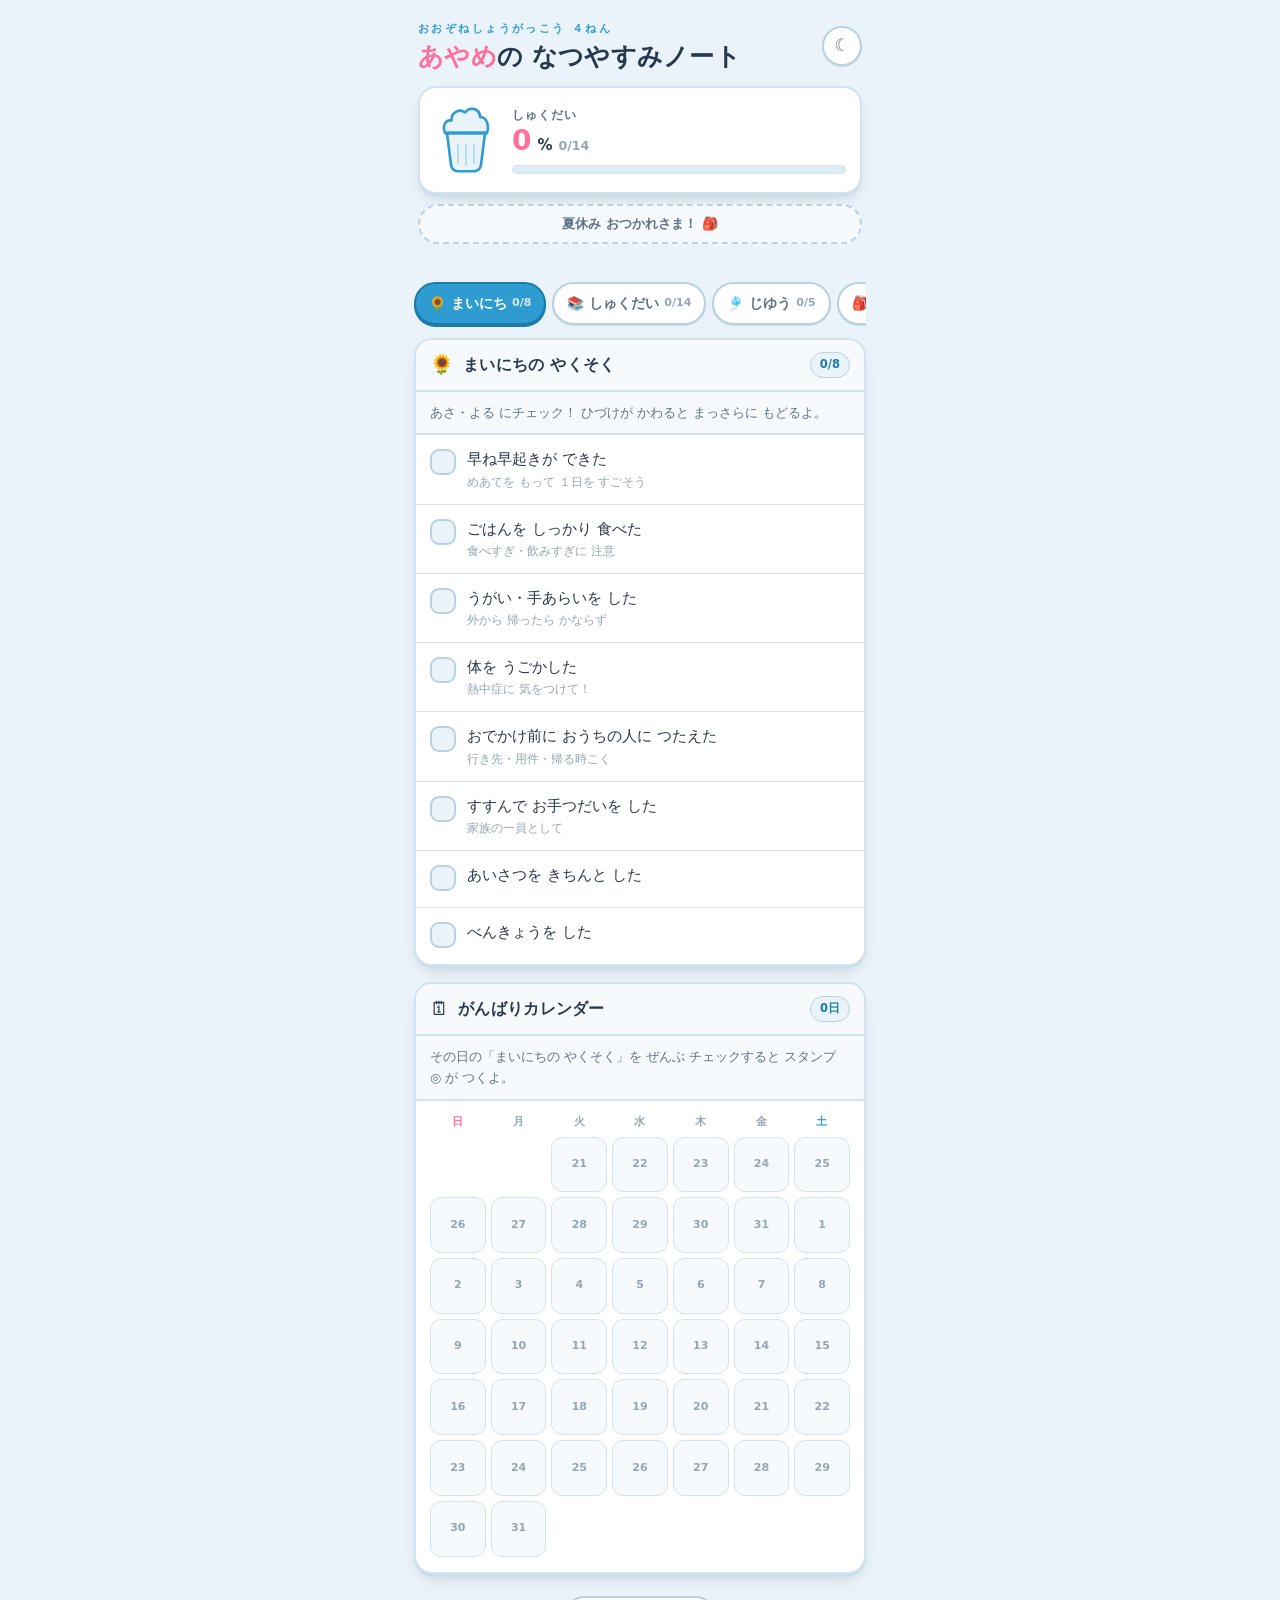
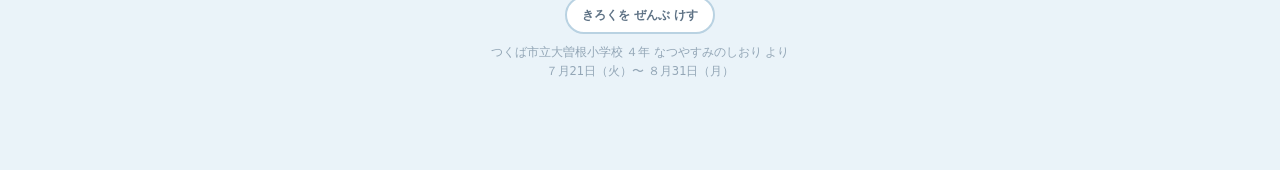
==== natsuyasumi-checklist/index.html @ 04c6c7d5 "Rebuild public history without personal identifiers" ====
<!doctype html>
<html lang="ja">
<head>
<meta charset="utf-8">
<meta name="viewport" content="width=device-width, initial-scale=1, viewport-fit=cover">
<title>あやめの なつやすみノート</title>
<meta name="description" content="小学4年生の夏休みのしおりを、スマホでチェックできるチェックリストにしたものです。">
<meta name="color-scheme" content="light dark">
<meta name="theme-color" content="#EAF3F9" media="(prefers-color-scheme: light)">
<meta name="theme-color" content="#131C2F" media="(prefers-color-scheme: dark)">
<meta name="apple-mobile-web-app-capable" content="yes">
<meta name="apple-mobile-web-app-title" content="なつやすみノート">
<meta name="apple-mobile-web-app-status-bar-style" content="default">
<meta name="robots" content="noindex">
<link rel="icon" href="data:image/svg+xml,%3Csvg%20xmlns%3D%22http%3A%2F%2Fwww.w3.org%2F2000%2Fsvg%22%20viewBox%3D%220%200%2064%2064%22%3E%3Ctext%20y%3D%2252%22%20font-size%3D%2252%22%3E%F0%9F%8D%A7%3C%2Ftext%3E%3C%2Fsvg%3E">
<link rel="apple-touch-icon" href="apple-touch-icon.png">
<link rel="manifest" href="manifest.webmanifest">
<style>
*{margin:0}
html{-webkit-text-size-adjust:100%}
img,svg,canvas{display:block;max-width:100%}
button,input{font:inherit;color:inherit}
body{padding-top:env(safe-area-inset-top);padding-bottom:env(safe-area-inset-bottom)}
</style>
</head>
<body>
<style>
/* ---------- tokens: light (soda paper) ---------- */
:root{
  --paper:#EAF3F9;
  --paper-2:#DCEBF4;
  --card:#FFFFFF;
  --card-2:#F6FAFD;
  --ink:#26384C;
  --ink-soft:#5E7285;
  --ink-faint:#93A6B6;
  --line:#D3E3EE;
  --line-strong:#B9D2E2;

  --ramune:#2E9CD1;
  --ramune-deep:#1B7BAB;
  --ichigo:#FF6F9C;
  --ichigo-deep:#E05480;
  --melon:#5CC98B;
  --lemon:#FFCF4D;

  --done-bg:#F0FAF4;
  --done-line:#BCE6CE;

  --shadow:0 2px 0 #C9DEEB, 0 8px 20px -12px rgba(38,56,76,.45);
  --shadow-sm:0 1px 0 #C9DEEB;
  --radius:18px;
}
@media (prefers-color-scheme: dark){
  :root:not([data-theme="light"]){
    --paper:#131C2F;
    --paper-2:#0E1626;
    --card:#1E2A42;
    --card-2:#23304A;
    --ink:#E9F2FA;
    --ink-soft:#A7BBD0;
    --ink-faint:#7286A0;
    --line:#33415E;
    --line-strong:#445575;

    --ramune:#59BEEA;
    --ramune-deep:#8FD6F5;
    --ichigo:#FF87AE;
    --ichigo-deep:#FFA6C4;
    --melon:#77DCA2;
    --lemon:#FFDA76;

    --done-bg:#1B3A2C;
    --done-line:#2F6B4B;

    --shadow:0 2px 0 #0C1425, 0 10px 24px -14px rgba(0,0,0,.8);
    --shadow-sm:0 1px 0 #0C1425;
  }
}
:root[data-theme="dark"]{
  --paper:#131C2F;
  --paper-2:#0E1626;
  --card:#1E2A42;
  --card-2:#23304A;
  --ink:#E9F2FA;
  --ink-soft:#A7BBD0;
  --ink-faint:#7286A0;
  --line:#33415E;
  --line-strong:#445575;

  --ramune:#59BEEA;
  --ramune-deep:#8FD6F5;
  --ichigo:#FF87AE;
  --ichigo-deep:#FFA6C4;
  --melon:#77DCA2;
  --lemon:#FFDA76;

  --done-bg:#1B3A2C;
  --done-line:#2F6B4B;

  --shadow:0 2px 0 #0C1425, 0 10px 24px -14px rgba(0,0,0,.8);
  --shadow-sm:0 1px 0 #0C1425;
}

*,*::before,*::after{ box-sizing:border-box; }

body{
  margin:0;
  background:var(--paper);
  color:var(--ink);
  font-family:"Hiragino Maru Gothic ProN","ヒラギノ丸ゴ ProN W4","Hiragino Maru Gothic Pro",
              "Yu Gothic Medium","YuGothic","Hiragino Kaku Gothic ProN","Meiryo",
              system-ui,-apple-system,sans-serif;
  font-size:16px;
  line-height:1.7;
  -webkit-text-size-adjust:100%;
  -webkit-tap-highlight-color:transparent;
  overflow-x:hidden;
}

.app{
  max-width:480px;
  margin:0 auto;
  padding:0 14px 88px;
}

/* ---------- header ---------- */
.hd{
  position:relative;
  padding:20px 4px 14px;
}
.hd-top{
  display:flex;
  align-items:center;
  justify-content:space-between;
  gap:10px;
}
.brand{ display:flex; flex-direction:column; gap:2px; }
.brand .eyebrow{
  font-size:11px;
  letter-spacing:.22em;
  color:var(--ramune);
  font-weight:700;
}
.brand h1{
  margin:0;
  font-size:25px;
  line-height:1.24;
  font-weight:800;
  letter-spacing:.01em;
}
.brand h1 span{ display:inline-block; }
.brand h1 .nm{ color:var(--ichigo); }

.theme-btn{
  flex:none;
  width:40px; height:40px;
  border-radius:50%;
  border:2px solid var(--line-strong);
  background:var(--card);
  color:var(--ink-soft);
  font-size:17px;
  cursor:pointer;
  display:grid; place-items:center;
  box-shadow:var(--shadow-sm);
}
.theme-btn:active{ transform:translateY(1px); }

/* ---------- kakigori gauge ---------- */
.gauge{
  margin-top:14px;
  display:flex;
  align-items:center;
  gap:14px;
  background:var(--card);
  border:2px solid var(--line);
  border-radius:var(--radius);
  padding:12px 14px;
  box-shadow:var(--shadow);
}
.gauge svg{ flex:none; width:64px; height:80px; display:block; }
.gauge-txt{ flex:1; min-width:0; }
.gauge-lab{
  font-size:12px;
  color:var(--ink-soft);
  letter-spacing:.08em;
  font-weight:700;
}
.gauge-num{
  font-size:15px;
  font-weight:800;
  font-variant-numeric:tabular-nums;
  display:flex;
  align-items:baseline;
  gap:6px;
}
.gauge-num b{ font-size:28px; color:var(--ichigo); line-height:1.1; }
.gauge-bar{
  height:9px;
  border-radius:99px;
  background:var(--paper-2);
  overflow:hidden;
  margin-top:7px;
  border:1px solid var(--line);
}
.gauge-bar i{
  display:block; height:100%;
  border-radius:99px;
  background:linear-gradient(90deg,var(--lemon),var(--ichigo));
  transition:width .6s cubic-bezier(.2,.9,.25,1);
}
.days{
  margin-top:10px;
  display:flex;
  align-items:center;
  justify-content:center;
  gap:8px;
  font-size:13px;
  font-weight:700;
  color:var(--ink-soft);
  background:var(--card-2);
  border:2px dashed var(--line-strong);
  border-radius:99px;
  padding:7px 12px;
}
.days b{
  font-size:20px;
  color:var(--ramune);
  font-variant-numeric:tabular-nums;
}

/* ---------- tabs ---------- */
.tabs{
  position:sticky;
  top:0;
  z-index:30;
  display:flex;
  gap:6px;
  padding:10px 0 9px;
  margin:14px 0 0;
  overflow-x:auto;
  scrollbar-width:none;
  background:linear-gradient(var(--paper) 72%, transparent);
}
.tabs::-webkit-scrollbar{ display:none; }
.tab{
  flex:none;
  border:2px solid var(--line-strong);
  background:var(--card);
  color:var(--ink-soft);
  font-family:inherit;
  font-size:13.5px;
  font-weight:800;
  padding:8px 13px;
  border-radius:99px;
  cursor:pointer;
  box-shadow:var(--shadow-sm);
  display:flex; align-items:center; gap:5px;
  white-space:nowrap;
}
.tab .cnt{
  font-size:11px;
  font-variant-numeric:tabular-nums;
  color:var(--ink-faint);
  font-weight:700;
}
.tab[aria-selected="true"]{
  background:var(--ramune);
  border-color:var(--ramune-deep);
  color:#fff;
  box-shadow:0 2px 0 var(--ramune-deep);
}
.tab[aria-selected="true"] .cnt{ color:rgba(255,255,255,.82); }
.tab:focus-visible,.theme-btn:focus-visible,.row:focus-visible,
.bk input:focus-visible,.mini:focus-visible{
  outline:3px solid var(--lemon);
  outline-offset:2px;
}

/* ---------- panels ---------- */
.panel[hidden]{ display:none; }
.panel{ display:flex; flex-direction:column; gap:16px; padding-top:4px; }

.card{
  background:var(--card);
  border:2px solid var(--line);
  border-radius:var(--radius);
  box-shadow:var(--shadow);
  overflow:hidden;
}
.card-hd{
  display:flex;
  align-items:center;
  gap:9px;
  padding:12px 14px;
  border-bottom:2px solid var(--line);
  background:var(--card-2);
}
.card-hd .ic{ font-size:19px; line-height:1; }
.card-hd h2{
  margin:0;
  font-size:15.5px;
  font-weight:800;
  flex:1;
  letter-spacing:.02em;
}
.card-hd .pill{
  font-size:11.5px;
  font-weight:800;
  font-variant-numeric:tabular-nums;
  color:var(--ramune-deep);
  background:var(--paper);
  border:1.5px solid var(--line-strong);
  border-radius:99px;
  padding:2px 9px;
}
.card-hd .pill.full{
  color:#fff;
  background:var(--melon);
  border-color:var(--melon);
}
.note{
  padding:10px 14px;
  font-size:12.5px;
  color:var(--ink-soft);
  background:var(--card-2);
  border-bottom:2px solid var(--line);
}

/* ---------- check rows ---------- */
.row{
  position:relative;
  display:flex;
  align-items:flex-start;
  gap:11px;
  width:100%;
  text-align:left;
  padding:13px 14px;
  border:0;
  border-bottom:1.5px solid var(--line);
  background:var(--card);
  color:var(--ink);
  font-family:inherit;
  font-size:15px;
  line-height:1.55;
  cursor:pointer;
  -webkit-appearance:none;
  appearance:none;
}
.row:last-child{ border-bottom:0; }
.row.sub{ padding-left:34px; font-size:14px; }
.row.on{ background:var(--done-bg); border-bottom-color:var(--done-line); }

.box{
  flex:none;
  width:26px; height:26px;
  margin-top:1px;
  border-radius:9px;
  border:2.5px solid var(--line-strong);
  background:var(--paper);
  display:grid;
  place-items:center;
  transition:background .18s ease, border-color .18s ease, transform .18s cubic-bezier(.3,1.6,.5,1);
}
.row.sub .box{ width:22px; height:22px; border-radius:8px; }
.box svg{ width:15px; height:15px; stroke-dasharray:26; stroke-dashoffset:26; }
.row.sub .box svg{ width:13px; height:13px; }
.row.on .box{
  background:var(--melon);
  border-color:var(--melon);
  transform:scale(1.06);
}
.row.on .box svg{ stroke-dashoffset:0; transition:stroke-dashoffset .3s ease .05s; }

.row .lab{ flex:1; min-width:0; }
.row .lab small{
  display:block;
  font-size:12px;
  color:var(--ink-faint);
  line-height:1.5;
  margin-top:1px;
}
.row.on .lab{ color:var(--ink-soft); }
.row.on .lab .main{ text-decoration:line-through; text-decoration-color:var(--done-line); text-decoration-thickness:2px; }

/* sticker that stamps in */
.sticker{
  flex:none;
  width:30px; height:30px;
  display:grid; place-items:center;
  font-size:20px;
  line-height:1;
  opacity:0;
  transform:scale(.2) rotate(-40deg);
  transition:opacity .18s ease, transform .18s ease;
  filter:drop-shadow(0 2px 2px rgba(38,56,76,.25));
}
.row.on .sticker{ opacity:1; }
.row.on.pop .sticker{ animation:stamp .55s cubic-bezier(.22,1.4,.36,1) forwards; }
.row.on:not(.pop) .sticker{ transform:scale(1) rotate(-9deg); }
@keyframes stamp{
  0%{ opacity:0; transform:scale(2.4) rotate(22deg); }
  45%{ opacity:1; transform:scale(.82) rotate(-16deg); }
  70%{ transform:scale(1.12) rotate(-4deg); }
  100%{ opacity:1; transform:scale(1) rotate(-9deg); }
}
.row.pop{ animation:wob .45s ease; }
@keyframes wob{
  0%,100%{ transform:translateX(0); }
  25%{ transform:translateX(-3px) }
  55%{ transform:translateX(3px) }
  80%{ transform:translateX(-1px) }
}

/* ---------- book memo ---------- */
.bk{
  display:flex; align-items:center; gap:10px;
  padding:9px 14px 9px 34px;
  border-bottom:1.5px solid var(--line);
}
.bk:last-child{ border-bottom:0; }
.bk .n{
  flex:none; width:22px; height:22px;
  border-radius:50%;
  display:grid; place-items:center;
  font-size:11.5px; font-weight:800;
  background:var(--paper-2); color:var(--ink-soft);
  font-variant-numeric:tabular-nums;
  border:1.5px solid var(--line-strong);
}
.bk.on .n{ background:var(--melon); border-color:var(--melon); color:#fff; }
.bk input{
  flex:1; min-width:0;
  font-family:inherit; font-size:14px;
  color:var(--ink);
  background:transparent;
  border:0;
  border-bottom:2px dotted var(--line-strong);
  padding:5px 2px;
}
.bk input::placeholder{ color:var(--ink-faint); }
.bk input:focus{ outline:none; border-bottom-color:var(--ichigo); }

/* ---------- calendar stamps ---------- */
.cal{ padding:12px 14px 15px; }
.cal-wk{
  display:grid; grid-template-columns:repeat(7,1fr);
  gap:5px; margin-bottom:6px;
}
.cal-wk span{
  text-align:center; font-size:10.5px; font-weight:800;
  color:var(--ink-faint); letter-spacing:.04em;
}
.cal-wk span:first-child{ color:var(--ichigo); }
.cal-wk span:last-child{ color:var(--ramune); }
.cal-grid{ display:grid; grid-template-columns:repeat(7,1fr); gap:5px; }
.dy{
  aspect-ratio:1;
  border-radius:11px;
  display:grid; place-items:center;
  font-size:11px; font-weight:700;
  font-variant-numeric:tabular-nums;
  color:var(--ink-faint);
  background:var(--card-2);
  border:1.5px solid var(--line);
  position:relative;
}
.dy.blank{ background:transparent; border:0; }
.dy.stamped{
  background:var(--lemon);
  border-color:var(--lemon);
  color:transparent;
  font-size:0;
}
.dy.stamped::after{ content:"◎"; font-size:15px; color:#B0641B; }
.dy.today{ border-color:var(--ichigo); border-width:2.5px; color:var(--ichigo); }

/* ---------- info / rules ---------- */
details.rule{
  border-bottom:1.5px solid var(--line);
}
details.rule:last-of-type{ border-bottom:0; }
details.rule summary{
  list-style:none;
  cursor:pointer;
  padding:13px 14px;
  font-size:14.5px;
  font-weight:800;
  display:flex; align-items:center; gap:9px;
}
details.rule summary::-webkit-details-marker{ display:none; }
details.rule summary .ar{
  margin-left:auto; color:var(--ink-faint); font-size:13px;
  transition:transform .25s ease;
}
details.rule[open] summary .ar{ transform:rotate(90deg); }
details.rule ul{
  margin:0; padding:0 16px 14px 40px;
  font-size:13.5px; color:var(--ink-soft);
  display:flex; flex-direction:column; gap:7px;
}
details.rule li::marker{ color:var(--ramune); }

.info{ padding:13px 15px; font-size:13.5px; color:var(--ink-soft); }
.info dl{ margin:0; display:grid; grid-template-columns:auto 1fr; gap:7px 12px; align-items:baseline; }
.info dt{ font-weight:800; color:var(--ink); font-size:12.5px; white-space:nowrap; }
.info dd{ margin:0; }
.info a{ color:var(--ramune-deep); font-weight:800; text-decoration:none; border-bottom:2px solid var(--line-strong); }
.warn{
  margin:11px 15px 14px;
  padding:10px 12px;
  border-radius:12px;
  background:var(--paper-2);
  border:2px dashed var(--line-strong);
  font-size:12.5px;
  color:var(--ink-soft);
}
table.tt{
  width:100%; border-collapse:collapse; font-size:13.5px;
}
table.tt th,table.tt td{
  padding:8px 12px; text-align:left;
  border-bottom:1.5px solid var(--line);
}
table.tt thead th{
  font-size:11.5px; letter-spacing:.06em; color:var(--ink-faint);
  background:var(--card-2);
}
table.tt tbody th{ font-weight:800; white-space:nowrap; width:1%; }
table.tt tr:last-child td,table.tt tr:last-child th{ border-bottom:0; }
.tt-wrap{ overflow-x:auto; }

/* ---------- reset ---------- */
.foot{
  margin-top:22px;
  display:flex; flex-direction:column; align-items:center; gap:9px;
  color:var(--ink-faint); font-size:11.5px; text-align:center;
}
.mini{
  border:2px solid var(--line-strong);
  background:var(--card);
  color:var(--ink-soft);
  font-family:inherit; font-size:12px; font-weight:800;
  border-radius:99px; padding:7px 15px; cursor:pointer;
}

/* ---------- fx ---------- */
#fx{
  position:fixed; inset:0;
  width:100%; height:100%;
  pointer-events:none;
  z-index:90;
}
#toast{
  position:fixed;
  left:50%; bottom:26px;
  transform:translate(-50%,26px);
  z-index:95;
  background:var(--ichigo);
  color:#fff;
  font-weight:800; font-size:14px;
  line-height:1.5;
  padding:11px 20px;
  border-radius:99px;
  box-shadow:0 8px 24px -8px rgba(255,111,156,.75);
  opacity:0;
  transition:opacity .3s ease, transform .4s cubic-bezier(.2,1.4,.4,1);
  pointer-events:none;
  max-width:min(92vw,420px); text-align:center;
}
#toast.show{ opacity:1; transform:translate(-50%,0); }

@media (prefers-reduced-motion: reduce){
  *{ animation-duration:.001ms !important; animation-iteration-count:1 !important; transition-duration:.001ms !important; }
}
</style>

<canvas id="fx" aria-hidden="true"></canvas>
<div id="toast" role="status" aria-live="polite"></div>

<div class="app">
  <header class="hd">
    <div class="hd-top">
      <div class="brand">
        <span class="eyebrow">おおぞねしょうがっこう ４ねん</span>
        <h1><span><span class="nm">あやめ</span>の</span> <span>なつやすみノート</span></h1>
      </div>
      <button class="theme-btn" id="themeBtn" type="button" aria-label="いろを かえる">☾</button>
    </div>

    <div class="gauge">
      <svg viewBox="0 0 64 80" role="img" aria-label="しゅくだいの すすみぐあい">
        <defs>
          <path id="iceP" d="M11 33C8 25 12 19.5 17.5 20.5 17 12.5 25 8 31 12.5 36 6 46 8.5 46 17c6.5 0 9.5 8 7 16Z"/>
          <path id="cupP"  d="M13 33h38l-4 32a7 7 0 0 1-7 6.2H24a7 7 0 0 1-7-6.2Z"/>
          <clipPath id="cupClip">
            <use href="#iceP"/>
            <use href="#cupP"/>
          </clipPath>
          <linearGradient id="syrup" x1="0" y1="1" x2="0" y2="0">
            <stop offset="0" stop-color="#E8437B"/>
            <stop offset="1" stop-color="#FF8FB4"/>
          </linearGradient>
        </defs>
        <g clip-path="url(#cupClip)">
          <rect x="0" y="0" width="64" height="80" fill="#FFFFFF"/>
          <rect x="0" y="0" width="64" height="80" fill="#D7EBF6" opacity=".55"/>
          <rect id="syrupFill" x="0" y="80" width="64" height="80" fill="url(#syrup)"/>
        </g>
        <use href="#iceP" fill="none" stroke="#2E9CD1" stroke-width="2.6" stroke-linejoin="round"/>
        <use href="#cupP" fill="none" stroke="#2E9CD1" stroke-width="2.6" stroke-linejoin="round"/>
        <path d="M11.5 33h41" stroke="#2E9CD1" stroke-width="2.8" stroke-linecap="round"/>
        <path d="M24 45v18M32 45v20M40 45v18" stroke="#2E9CD1" stroke-width="1.4"
              stroke-linecap="round" opacity=".38"/>
        <g id="cherry" opacity="0">
          <circle cx="45" cy="13" r="5.2" fill="#E8437B" stroke="#B32B57" stroke-width="1.6"/>
          <path d="M45 8c1-4.5 4-6 7.5-6" fill="none" stroke="#4C8B3A" stroke-width="1.8" stroke-linecap="round"/>
        </g>
      </svg>
      <div class="gauge-txt">
        <div class="gauge-lab">しゅくだい</div>
        <div class="gauge-num"><b id="hwPct">0</b>% <span id="hwFrac" style="color:var(--ink-faint);font-size:12.5px;">0/0</span></div>
        <div class="gauge-bar"><i id="hwBar" style="width:0%"></i></div>
      </div>
    </div>

    <div class="days" id="daysLeft"></div>
  </header>

  <nav class="tabs" id="tabs" role="tablist" aria-label="ページ"></nav>

  <main id="views"></main>

  <div class="foot">
    <button class="mini" id="resetBtn" type="button">きろくを ぜんぶ けす</button>
    <p style="margin:0">つくば市立大曽根小学校 ４年 なつやすみのしおり より<br>７月21日（火）〜 ８月31日（月）</p>
  </div>
</div>

<script>
(() => {
"use strict";

/* ===== 夏休み期間（しおりより） ===== */
const START = new Date(2026, 6, 21);   // 7/21
const END   = new Date(2026, 7, 31);   // 8/31

/* ===== データ（しおりの内容） ===== */
const SECTIONS = [
  {
    id:"daily", tab:"まいにち", icon:"🌻", title:"まいにちの やくそく",
    note:"あさ・よる にチェック！ ひづけが かわると まっさらに もどるよ。",
    daily:true,
    items:[
      { id:"d-wake", t:"早ね早起きが できた",           s:"めあてを もって １日を すごそう", k:"🌅" },
      { id:"d-eat",  t:"ごはんを しっかり 食べた",       s:"食べすぎ・飲みすぎに 注意", k:"🍚" },
      { id:"d-wash", t:"うがい・手あらいを した",         s:"外から 帰ったら かならず", k:"🫧" },
      { id:"d-move", t:"体を うごかした",                s:"熱中症に 気をつけて！", k:"⚽️" },
      { id:"d-tell", t:"おでかけ前に おうちの人に つたえた", s:"行き先・用件・帰る時こく", k:"👟" },
      { id:"d-help", t:"すすんで お手つだいを した",      s:"家族の一員として", k:"🧹" },
      { id:"d-aisa", t:"あいさつを きちんと した",        s:"", k:"🙌" },
      { id:"d-stdy", t:"べんきょうを した",              s:"", k:"✏️" }
    ]
  },
  {
    id:"hw", tab:"しゅくだい", icon:"📚", title:"かならず とりくむもの",
    note:"ぜんぶで ８つ。おわったら チェック！",
    counts:true,
    items:[
      { id:"h1", t:"① 夏休みプリント", s:"Teams と QRコードで 丸つけ・直し", k:"📝" },
      { id:"h2", t:"② 漢字練習ノート", s:"漢ド ⑩・⑯・㉒・㉘・㉞・㊷", k:"🈷️",
        subs:[
          { id:"h2-10", t:"漢ド ⑩" },
          { id:"h2-16", t:"漢ド ⑯" },
          { id:"h2-22", t:"漢ド ㉒" },
          { id:"h2-28", t:"漢ド ㉘" },
          { id:"h2-34", t:"漢ド ㉞" },
          { id:"h2-42", t:"漢ド ㊷" }
        ]},
      { id:"h3", t:"③ ドリルプラネットの ミッション", s:"", k:"🚀" },
      { id:"h4", t:"④ SDGsシールづくり", s:"スタディーノート", k:"🌍" },
      { id:"h5", t:"⑤ 星の観察カード", s:"よぞらを 見上げてみよう", k:"⭐️" },
      { id:"h6", t:"⑥ 絵日記（１枚）", s:"", k:"🎨" },
      { id:"h7", t:"⑦ 読書 ５さつ以上", s:"読んだ本の 題名を メモしよう", k:"📖", books:5 },
      { id:"h8", t:"⑧ 「家庭で話し合おう！ PC・スマホなどの使い方」", s:"おうちの人と いっしょに", k:"💬" }
    ]
  },
  {
    id:"free", tab:"じゆう", icon:"🎐", title:"じゆうに とりくむもの",
    note:"やりたいものに ちょうせん！ ぜんぶ やらなくても だいじょうぶ。",
    items:[
      { id:"f1", t:"自主学習", s:"", k:"🖊" },
      { id:"f2", t:"国語・図工の 作品ぼしゅう", s:"スクリレを 見てね", k:"🏆" },
      { id:"f3", t:"理科自由研究・統計グラフコンクール など", s:"", k:"🔬" },
      { id:"f4", t:"つくばインタラクティブスタディ", s:"", k:"💻" },
      { id:"f5", t:"いばらきオンラインスタディ", s:"教科書に合わせた 授業動画が 見られます", k:"📺" }
    ]
  },
  {
    id:"pack", tab:"9/1のじゅんび", icon:"🎒", title:"９月１日（火）の もちもの",
    note:"8:05 いつもどおり 登校／４時間じゅぎょう／13:30 一斉下校",
    items:[
      { id:"p1",  t:"夏休みの宿題・作品", s:"", k:"📦" },
      { id:"p2",  t:"夏休みの計画表", s:"", k:"🗓" },
      { id:"p3",  t:"教科書・ノート類", s:"９月１日に 使う物", k:"📕" },
      { id:"p4",  t:"連絡帳", s:"", k:"📓" },
      { id:"p5",  t:"筆記用具", s:"", k:"✒️" },
      { id:"p6",  t:"上ばき", s:"", k:"👟" },
      { id:"p7",  t:"赤白帽子", s:"", k:"🧢" },
      { id:"p8",  t:"給食セット", s:"", k:"🍴" },
      { id:"p9",  t:"エプロン・バンダナ", s:"", k:"🧵" },
      { id:"p10", t:"歯みがきセット", s:"", k:"🪥" },
      { id:"p11", t:"防災ずきん", s:"", k:"🎽" },
      { id:"p12", t:"ぞうきん", s:"", k:"🧼" },
      { id:"p13", t:"リコーダー", s:"", k:"🎵" },
      { id:"p14", t:"お道具箱", s:"中を せいりして、足りない物は 夏休みに じゅんび。記名も わすれずに！", k:"🧰" },
      { id:"p15", t:"図書室で 借りた本", s:"９月３日までに 返そう", k:"📚" },
      { id:"p16", t:"学校用パソコン", s:"じゅうでんを して", k:"🔋" }
    ]
  }
];

const RULES = [
  { ic:"👟", t:"おでかけの やくそく", li:[
    "外出するときは「行き先・用件・帰たく時こく」を かならず家の人に伝える。",
    "友達の家の中で遊ぶのは、相手のお家の人がいるときだけ。",
    "子どもだけで、友達の家に泊まらない。",
    "外から帰ってきたら、かならず うがい・手洗い。"
  ]},
  { ic:"🚲", t:"交通事故に あわないために", li:[
    "自転車に乗るときは ヘルメットをかぶり、頭を守る。",
    "４年生が自転車に乗るはんいは、自分の住んでいる地区内。",
    "道路に出るときは 左右のかくにん。",
    "道路では遊ばない（ローラースケート、キックボードなど）。"
  ]},
  { ic:"🚨", t:"不しん者に 注意", li:[
    "知らない人に声をかけられても、ぜったいについていかない！",
    "おかしいと思ったら その場からにげて、家の人・110番の家・交番・学校へ連らく。",
    "ゲームセンターやショッピングセンターへ 子どもだけでは行かない。",
    "友達の住所や電話番号は ぜったいに教えない。",
    "「学校に頼まれました」という不しん電話に注意。学校は ぜったいに他の人に頼みません。"
  ]},
  { ic:"🔥", t:"きけんな あそびは しない", li:[
    "マッチ・ライターなど きけんなものは使わない。",
    "火遊びは ぜったいにしない。花火は 大人といっしょに。",
    "エアガンなどの きけんな遊びはしない。",
    "お金の貸し借り、おごる・おごってもらうは ぜったいにしない。",
    "工事現場や資材置き場には 近づかない。"
  ]},
  { ic:"🌊", t:"水の事故に 注意", li:[
    "プールに行く時は かならず家の人に伝える。できるかぎり 家の人といっしょに。",
    "川・用水路・池の近くでは 子どもだけで遊ばない。"
  ]},
  { ic:"📱", t:"インターネットの 使い方", li:[
    "タブレットやスマホは、使う時間・場所・アプリを おうちの人と話し合って きまりを作る。",
    "個人情報（名前・住所・電話番号・自分や友達の写真）は ぜったいにのせない。",
    "こまったことが起こったら かならず家の人に相談する。"
  ]}
];

/* ===== state ===== */
const KEY = "ayame-natsuyasumi-v1";
let state = { checks:{}, daily:{}, books:["","","","",""], theme:null };
try{
  const raw = localStorage.getItem(KEY);
  if(raw) state = Object.assign(state, JSON.parse(raw));
}catch(e){}
if(!Array.isArray(state.books)) state.books = ["","","","",""];

const save = () => { try{ localStorage.setItem(KEY, JSON.stringify(state)); }catch(e){} };

const todayKey = () => {
  const d = new Date();
  return d.getFullYear()+"-"+String(d.getMonth()+1).padStart(2,"0")+"-"+String(d.getDate()).padStart(2,"0");
};
const dayOf = d => d.getFullYear()+"-"+String(d.getMonth()+1).padStart(2,"0")+"-"+String(d.getDate()).padStart(2,"0");

const isOn = (secId, id) => secId === "daily"
  ? !!(state.daily[todayKey()] && state.daily[todayKey()][id])
  : !!state.checks[id];

const setOn = (secId, id, v) => {
  if(secId === "daily"){
    const k = todayKey();
    state.daily[k] = state.daily[k] || {};
    if(v) state.daily[k][id] = 1; else delete state.daily[k][id];
  }else{
    if(v) state.checks[id] = 1; else delete state.checks[id];
  }
};

/* ===== theme ===== */
const themeBtn = document.getElementById("themeBtn");
const applyTheme = () => {
  const r = document.documentElement;
  if(state.theme === "dark" || state.theme === "light") r.setAttribute("data-theme", state.theme);
  else r.removeAttribute("data-theme");
  const dark = state.theme === "dark" ||
    (!state.theme && window.matchMedia("(prefers-color-scheme: dark)").matches);
  themeBtn.textContent = dark ? "☀" : "☾";
};
themeBtn.addEventListener("click", () => {
  const dark = state.theme === "dark" ||
    (!state.theme && window.matchMedia("(prefers-color-scheme: dark)").matches);
  state.theme = dark ? "light" : "dark";
  applyTheme(); save();
});
applyTheme();

/* ===== confetti / sparkle fx (canvas) ===== */
const cv = document.getElementById("fx");
const ctx = cv.getContext("2d");
let parts = [], raf = null, dpr = 1;
const reduce = window.matchMedia("(prefers-reduced-motion: reduce)").matches;

const sizeCanvas = () => {
  dpr = Math.min(window.devicePixelRatio || 1, 2);
  cv.width = Math.floor(innerWidth * dpr);
  cv.height = Math.floor(innerHeight * dpr);
  ctx.setTransform(dpr,0,0,dpr,0,0);
};
sizeCanvas();
addEventListener("resize", sizeCanvas);

const SHAPES = ["star","heart","circle","ribbon"];
const COLORS = ["#FF6F9C","#FFCF4D","#5CC98B","#2E9CD1","#B98CFF","#FF9E5C"];

function burst(x, y, n, power){
  if(reduce) return;
  for(let i=0;i<n;i++){
    const a = Math.random()*Math.PI*2;
    const sp = (1.6 + Math.random()*4.2) * power;
    parts.push({
      x, y,
      vx: Math.cos(a)*sp,
      vy: Math.sin(a)*sp - 2.2*power,
      g: 0.16 + Math.random()*0.1,
      r: 3 + Math.random()*5,
      rot: Math.random()*Math.PI,
      vr: (Math.random()-.5)*0.32,
      life: 1,
      fade: 0.008 + Math.random()*0.009,
      c: COLORS[(Math.random()*COLORS.length)|0],
      s: SHAPES[(Math.random()*SHAPES.length)|0]
    });
  }
  if(!raf) raf = requestAnimationFrame(tick);
}

function fireworks(){
  if(reduce) return;
  const shots = 5;
  for(let i=0;i<shots;i++){
    setTimeout(() => {
      burst(innerWidth*(0.18+Math.random()*0.64), innerHeight*(0.18+Math.random()*0.34), 46, 1.5);
    }, i*230);
  }
}

function drawShape(p){
  ctx.save();
  ctx.translate(p.x, p.y);
  ctx.rotate(p.rot);
  ctx.globalAlpha = Math.max(0, Math.min(1, p.life));
  ctx.fillStyle = p.c;
  const r = p.r;
  if(p.s === "circle"){
    ctx.beginPath(); ctx.arc(0,0,r*0.8,0,Math.PI*2); ctx.fill();
  }else if(p.s === "ribbon"){
    ctx.fillRect(-r*0.5, -r*1.1, r, r*2.2);
  }else if(p.s === "heart"){
    const s = r/9;
    ctx.beginPath();
    ctx.moveTo(0, 4*s);
    ctx.bezierCurveTo(-9*s, -3*s, -4*s, -9*s, 0, -4*s);
    ctx.bezierCurveTo(4*s, -9*s, 9*s, -3*s, 0, 4*s);
    ctx.fill();
  }else{
    ctx.beginPath();
    for(let i=0;i<5;i++){
      const a1 = (i*4*Math.PI)/5 - Math.PI/2;
      ctx.lineTo(Math.cos(a1)*r, Math.sin(a1)*r);
    }
    ctx.closePath(); ctx.fill();
  }
  ctx.restore();
}

function tick(){
  ctx.clearRect(0,0,innerWidth,innerHeight);
  for(let i=parts.length-1;i>=0;i--){
    const p = parts[i];
    p.vy += p.g;
    p.vx *= 0.992;
    p.x += p.vx; p.y += p.vy;
    p.rot += p.vr;
    p.life -= p.fade;
    if(p.life <= 0 || p.y > innerHeight + 60){ parts.splice(i,1); continue; }
    drawShape(p);
  }
  if(parts.length){ raf = requestAnimationFrame(tick); }
  else { raf = null; ctx.clearRect(0,0,innerWidth,innerHeight); }
}

let toastTimer = null;
const toastEl = document.getElementById("toast");
function toast(msg){
  toastEl.textContent = msg;
  toastEl.classList.add("show");
  clearTimeout(toastTimer);
  toastTimer = setTimeout(() => toastEl.classList.remove("show"), 2400);
}
const buzz = ms => { try{ navigator.vibrate && navigator.vibrate(ms); }catch(e){} };

/* ===== build UI ===== */
const tabsEl  = document.getElementById("tabs");
const viewsEl = document.getElementById("views");

const el = (tag, cls, html) => {
  const n = document.createElement(tag);
  if(cls) n.className = cls;
  if(html != null) n.innerHTML = html;
  return n;
};
const CHECK_SVG = '<svg viewBox="0 0 24 24" fill="none" stroke="#fff" stroke-width="3.4" stroke-linecap="round" stroke-linejoin="round"><path d="M4 12.5 9.5 18 20 6.5"/></svg>';

function makeRow(sec, item, isSub, parentItem){
  const btn = el("button", "row" + (isSub ? " sub" : ""));
  btn.type = "button";
  btn.dataset.id = item.id;
  btn.dataset.sec = sec.id;
  btn.setAttribute("aria-pressed", "false");
  btn.append(el("span","box",CHECK_SVG));
  const lab = el("span","lab");
  lab.append(el("span","main",item.t));
  if(item.s) lab.append(el("small",null,item.s));
  btn.append(lab);
  btn.append(el("span","sticker", item.k || (isSub ? "🌟" : "✨")));
  btn.addEventListener("click", ev => onToggle(ev, sec, item, parentItem));
  return btn;
}

function buildSection(sec){
  const panel = el("div","panel");
  panel.id = "panel-" + sec.id;
  panel.setAttribute("role","tabpanel");
  panel.hidden = true;

  const card = el("div","card");
  const hd = el("div","card-hd");
  hd.append(el("span","ic",sec.icon));
  hd.append(el("h2",null,sec.title));
  const pill = el("span","pill","0/0");
  pill.dataset.pill = sec.id;
  hd.append(pill);
  card.append(hd);
  if(sec.note) card.append(el("div","note",sec.note));

  sec.items.forEach(item => {
    card.append(makeRow(sec, item, false));
    if(item.subs) item.subs.forEach(s => card.append(makeRow(sec, s, true, item)));
    if(item.books){
      for(let i=0;i<item.books;i++){
        const bk = el("div","bk");
        bk.dataset.bk = String(i);
        bk.append(el("span","n",String(i+1)));
        const inp = document.createElement("input");
        inp.type = "text";
        inp.placeholder = "本の だいめい を メモ";
        inp.value = state.books[i] || "";
        inp.setAttribute("aria-label", (i+1)+"さつめの 本の題名");
        inp.addEventListener("input", () => {
          state.books[i] = inp.value;
          bk.classList.toggle("on", inp.value.trim() !== "");
          save();
        });
        if(inp.value.trim() !== "") bk.classList.add("on");
        bk.append(inp);
        card.append(bk);
      }
    }
  });
  panel.append(card);

  if(sec.daily) panel.append(buildCalendar());
  if(sec.id === "pack") panel.append(buildSchedule(), buildContact());
  if(sec.id === "hw") panel.append(buildCheer());

  return panel;
}

function buildCheer(){
  const c = el("div","card");
  c.append(el("div","note",
    "こつこつ すすめると らくちん！ ぜんぶ おわったら かき氷に さくらんぼが のるよ 🍒"));
  return c;
}

function buildCalendar(){
  const c = el("div","card");
  const hd = el("div","card-hd");
  hd.append(el("span","ic","🗓"));
  hd.append(el("h2",null,"がんばりカレンダー"));
  const pill = el("span","pill","0日");
  pill.id = "calPill";
  hd.append(pill);
  c.append(hd);
  c.append(el("div","note","その日の「まいにちの やくそく」を ぜんぶ チェックすると スタンプ ◎ が つくよ。"));
  const wrap = el("div","cal");
  const wk = el("div","cal-wk");
  ["日","月","火","水","木","金","土"].forEach(d => wk.append(el("span",null,d)));
  wrap.append(wk);
  const grid = el("div","cal-grid");
  grid.id = "calGrid";
  wrap.append(grid);
  c.append(wrap);
  return c;
}

function buildSchedule(){
  const c = el("div","card");
  const hd = el("div","card-hd");
  hd.append(el("span","ic","🔔"));
  hd.append(el("h2",null,"９月１日（火）の じかんわり"));
  c.append(hd);
  c.append(el("div","note","8:05 通常どおりの登校【４時間授業】／13:30 一斉下校"));
  const wrap = el("div","tt-wrap");
  wrap.innerHTML =
    '<table class="tt"><thead><tr><th>じかん</th><th>１組</th><th>２組</th></tr></thead><tbody>' +
    '<tr><th>１時間目</th><td colspan="2">算数（たしかめテスト）</td></tr>' +
    '<tr><th>２時間目</th><td colspan="2">国語（たしかめテスト）</td></tr>' +
    '<tr><th>３時間目</th><td>図工</td><td>理科</td></tr>' +
    '<tr><th>４時間目</th><td colspan="2">音楽</td></tr>' +
    '</tbody></table>';
  c.append(wrap);
  return c;
}

function buildContact(){
  const c = el("div","card");
  const hd = el("div","card-hd");
  hd.append(el("span","ic","☎️"));
  hd.append(el("h2",null,"夏休みの れんらくさき"));
  c.append(hd);
  const info = el("div","info");
  info.innerHTML =
    '<dl>' +
    '<dt>大曽根小学校</dt><dd><a href="tel:0298640166">029-864-0166</a><br>' +
    '<a href="mailto:ozo298@tkb.ed.jp">ozo298@tkb.ed.jp</a><br>' +
    '<span style="font-size:12.5px">月〜金 8:00〜16:30 に 日直がいます</span></dd>' +
    '<dt>閉庁日</dt><dd>８月10日（月）〜14日（金）は つくば市の学校閉庁日</dd>' +
    '<dt>きんきゅう時</dt><dd>つくば市役所教育局 学び推進課<br>' +
    '<a href="tel:0298831111">029-883-1111</a>（8:45〜16:30）<br>' +
    '<span style="font-size:12.5px">※ 事件・事故に巻きこまれた場合のみ</span></dd>' +
    '</dl>';
  c.append(info);
  c.append(el("div","warn","引っこしや事故、入院など 大きな出来事があった時は 学校に連絡してください。"));
  return c;
}

function buildRules(){
  const panel = el("div","panel");
  panel.id = "panel-rules";
  panel.setAttribute("role","tabpanel");
  panel.hidden = true;

  const c = el("div","card");
  const hd = el("div","card-hd");
  hd.append(el("span","ic","🤝"));
  hd.append(el("h2",null,"やくそく（しおりより）"));
  c.append(hd);
  c.append(el("div","note","タップすると ひらくよ。こまったら おうちの人に そうだんしよう。"));
  RULES.forEach(r => {
    const d = document.createElement("details");
    d.className = "rule";
    const sm = document.createElement("summary");
    sm.innerHTML = '<span>'+r.ic+'</span><span>'+r.t+'</span><span class="ar">▶</span>';
    d.append(sm);
    const ul = document.createElement("ul");
    r.li.forEach(x => { const li = document.createElement("li"); li.textContent = x; ul.append(li); });
    d.append(ul);
    c.append(d);
  });
  panel.append(c);

  const c2 = el("div","card");
  const hd2 = el("div","card-hd");
  hd2.append(el("span","ic","💗"));
  hd2.append(el("h2",null,"げんきに すごすために"));
  c2.append(hd2);
  const ul = el("div","info",
    '<ul style="margin:0;padding-left:20px;display:flex;flex-direction:column;gap:7px">' +
    '<li>目的をもって １日をすごしましょう。</li>' +
    '<li>早ね早起きを 心がけましょう。</li>' +
    '<li>食べすぎ・飲みすぎに 注意しましょう。</li>' +
    '<li>虫歯や眼など、治りょうをすすめられた人は 治りょうしておきましょう。</li>' +
    '<li>暑さに負けないように 体を動かしましょう（熱中症に注意！）。</li>' +
    '<li>すすんで お手伝いをしましょう。あいさつを きちんとしましょう。</li>' +
    '</ul>');
  c2.append(ul);
  panel.append(c2);
  return panel;
}

/* ---- render tabs + panels ---- */
const ALL = SECTIONS.map(s => ({ id:s.id, tab:s.tab, icon:s.icon }));
ALL.push({ id:"rules", tab:"やくそく", icon:"🤝" });

ALL.forEach((t, i) => {
  const b = el("button","tab");
  b.type = "button";
  b.setAttribute("role","tab");
  b.setAttribute("aria-selected", i === 0 ? "true" : "false");
  b.setAttribute("aria-controls","panel-"+t.id);
  b.dataset.target = t.id;
  b.innerHTML = '<span>'+t.icon+'</span><span>'+t.tab+'</span>' +
    (t.id === "rules" ? "" : '<span class="cnt" data-cnt="'+t.id+'"></span>');
  b.addEventListener("click", () => show(t.id));
  tabsEl.append(b);
});

SECTIONS.forEach(s => viewsEl.append(buildSection(s)));
viewsEl.append(buildRules());

function show(id){
  [...tabsEl.children].forEach(b =>
    b.setAttribute("aria-selected", b.dataset.target === id ? "true" : "false"));
  [...viewsEl.children].forEach(p => { p.hidden = (p.id !== "panel-"+id); });
  const t = tabsEl.querySelector('[data-target="'+id+'"]');
  if(t) t.scrollIntoView({ block:"nearest", inline:"center", behavior: reduce ? "auto" : "smooth" });
}
show("daily");

/* ===== toggle ===== */
function onToggle(ev, sec, item, parentItem){
  const btn = ev.currentTarget;
  const now = !isOn(sec.id, item.id);
  setOn(sec.id, item.id, now);

  // 親をタップ → 子もそろえる
  if(item.subs) item.subs.forEach(s => setOn(sec.id, s.id, now));

  // 子がぜんぶ済んだら 親も自動で
  if(parentItem){
    const all = parentItem.subs.every(s => isOn(sec.id, s.id));
    setOn(sec.id, parentItem.id, all);
  }

  save();

  if(now){
    const r = btn.getBoundingClientRect();
    burst(r.left + 34, r.top + r.height/2, 22, 1);
    buzz(18);
  }
  refresh(now ? item.id : null);
  if(now) celebrate(sec);
}

/* ===== celebrate ===== */
const doneMemo = {};
function celebrate(sec){
  const st = sectionStat(sec);
  if(st.total && st.done === st.total && !doneMemo[sec.id]){
    doneMemo[sec.id] = true;
    fireworks();
    buzz([30,40,30]);
    const msg = {
      daily:"きょうの やくそく ぜんぶ できた！🎉",
      hw:"しゅくだい ぜんぶ かんりょう！🍧🍒",
      free:"じゆうの ちょうせん ぜんぶ できた！🎐",
      pack:"９月１日の じゅんび かんぺき！🎒"
    }[sec.id] || "ぜんぶ できた！ 🎉";
    setTimeout(() => toast(msg), 120);
  }
}

function sectionStat(sec){
  let done = 0, total = 0;
  sec.items.forEach(it => {
    total++; if(isOn(sec.id, it.id)) done++;
    if(it.subs) it.subs.forEach(s => { total++; if(isOn(sec.id, s.id)) done++; });
  });
  return { done, total };
}

/* ===== refresh ===== */
function refresh(popId){
  SECTIONS.forEach(sec => {
    const panel = document.getElementById("panel-"+sec.id);
    panel.querySelectorAll(".row").forEach(btn => {
      const on = isOn(sec.id, btn.dataset.id);
      const was = btn.classList.contains("on");
      btn.classList.toggle("on", on);
      btn.setAttribute("aria-pressed", on ? "true" : "false");
      btn.classList.remove("pop");
      if(on && !was && !reduce && popId){
        void btn.offsetWidth;
        btn.classList.add("pop");
      }
    });
    const st = sectionStat(sec);
    if(st.done !== st.total) doneMemo[sec.id] = false;
    const pill = panel.querySelector('[data-pill="'+sec.id+'"]');
    if(pill){
      pill.textContent = st.done + "/" + st.total;
      pill.classList.toggle("full", st.total > 0 && st.done === st.total);
    }
    const cnt = tabsEl.querySelector('[data-cnt="'+sec.id+'"]');
    if(cnt) cnt.textContent = st.done + "/" + st.total;
  });

  // かき氷ゲージ = しゅくだい
  const hw = SECTIONS.find(s => s.id === "hw");
  const st = sectionStat(hw);
  const pct = st.total ? Math.round(st.done / st.total * 100) : 0;
  document.getElementById("hwPct").textContent = pct;
  document.getElementById("hwFrac").textContent = st.done + "/" + st.total;
  document.getElementById("hwBar").style.width = pct + "%";
  const fill = document.getElementById("syrupFill");
  fill.setAttribute("y", String(80 - (80 * pct / 100)));
  fill.setAttribute("height", String(80 * pct / 100 + 0.5));
  document.getElementById("cherry").setAttribute("opacity", pct === 100 ? "1" : "0");

  renderCal();
  renderDays();
}

/* ===== calendar ===== */
function dailyComplete(key){
  const d = SECTIONS[0];
  const rec = state.daily[key];
  if(!rec) return false;
  return d.items.every(it => rec[it.id]);
}
function renderCal(){
  const grid = document.getElementById("calGrid");
  if(!grid) return;
  grid.textContent = "";
  const lead = START.getDay();
  for(let i=0;i<lead;i++) grid.append(el("div","dy blank"));
  const tk = todayKey();
  let stamps = 0;
  for(let d = new Date(START); d <= END; d.setDate(d.getDate()+1)){
    const k = dayOf(d);
    const cell = el("div","dy", String(d.getDate()));
    if(dailyComplete(k)){ cell.classList.add("stamped"); stamps++; }
    if(k === tk) cell.classList.add("today");
    cell.title = (d.getMonth()+1)+"/"+d.getDate();
    grid.append(cell);
  }
  const pill = document.getElementById("calPill");
  if(pill){
    pill.textContent = stamps + "日";
    pill.classList.toggle("full", stamps > 0);
  }
}

/* ===== days left ===== */
function renderDays(){
  const box = document.getElementById("daysLeft");
  const now = new Date(); now.setHours(0,0,0,0);
  const MS = 86400000;
  if(now < START){
    const n = Math.round((START - now)/MS);
    box.innerHTML = '夏休みまで あと <b>'+n+'</b> 日 🌻';
  }else if(now > END){
    box.innerHTML = '夏休み おつかれさま！ 🎒';
  }else{
    const n = Math.round((END - now)/MS) + 1;
    box.innerHTML = '夏休み のこり <b>'+n+'</b> 日 ／ ８月31日（月）まで';
  }
}

/* ===== reset ===== */
document.getElementById("resetBtn").addEventListener("click", () => {
  if(!confirm("チェックと 本のメモを ぜんぶ けします。よろしいですか？")) return;
  state.checks = {}; state.daily = {}; state.books = ["","","","",""];
  save();
  document.querySelectorAll(".bk input").forEach(i => { i.value = ""; i.parentElement.classList.remove("on"); });
  Object.keys(doneMemo).forEach(k => delete doneMemo[k]);
  refresh();
});

/* 日付が変わったら「まいにち」を切りかえ */
let curDay = todayKey();
setInterval(() => {
  if(todayKey() !== curDay){ curDay = todayKey(); refresh(); }
}, 60000);
document.addEventListener("visibilitychange", () => {
  if(!document.hidden && todayKey() !== curDay){ curDay = todayKey(); refresh(); }
});

refresh();
// 起動時のアニメ抑止
document.querySelectorAll(".row.pop").forEach(r => r.classList.remove("pop"));
})();
</script>
</body>
</html>
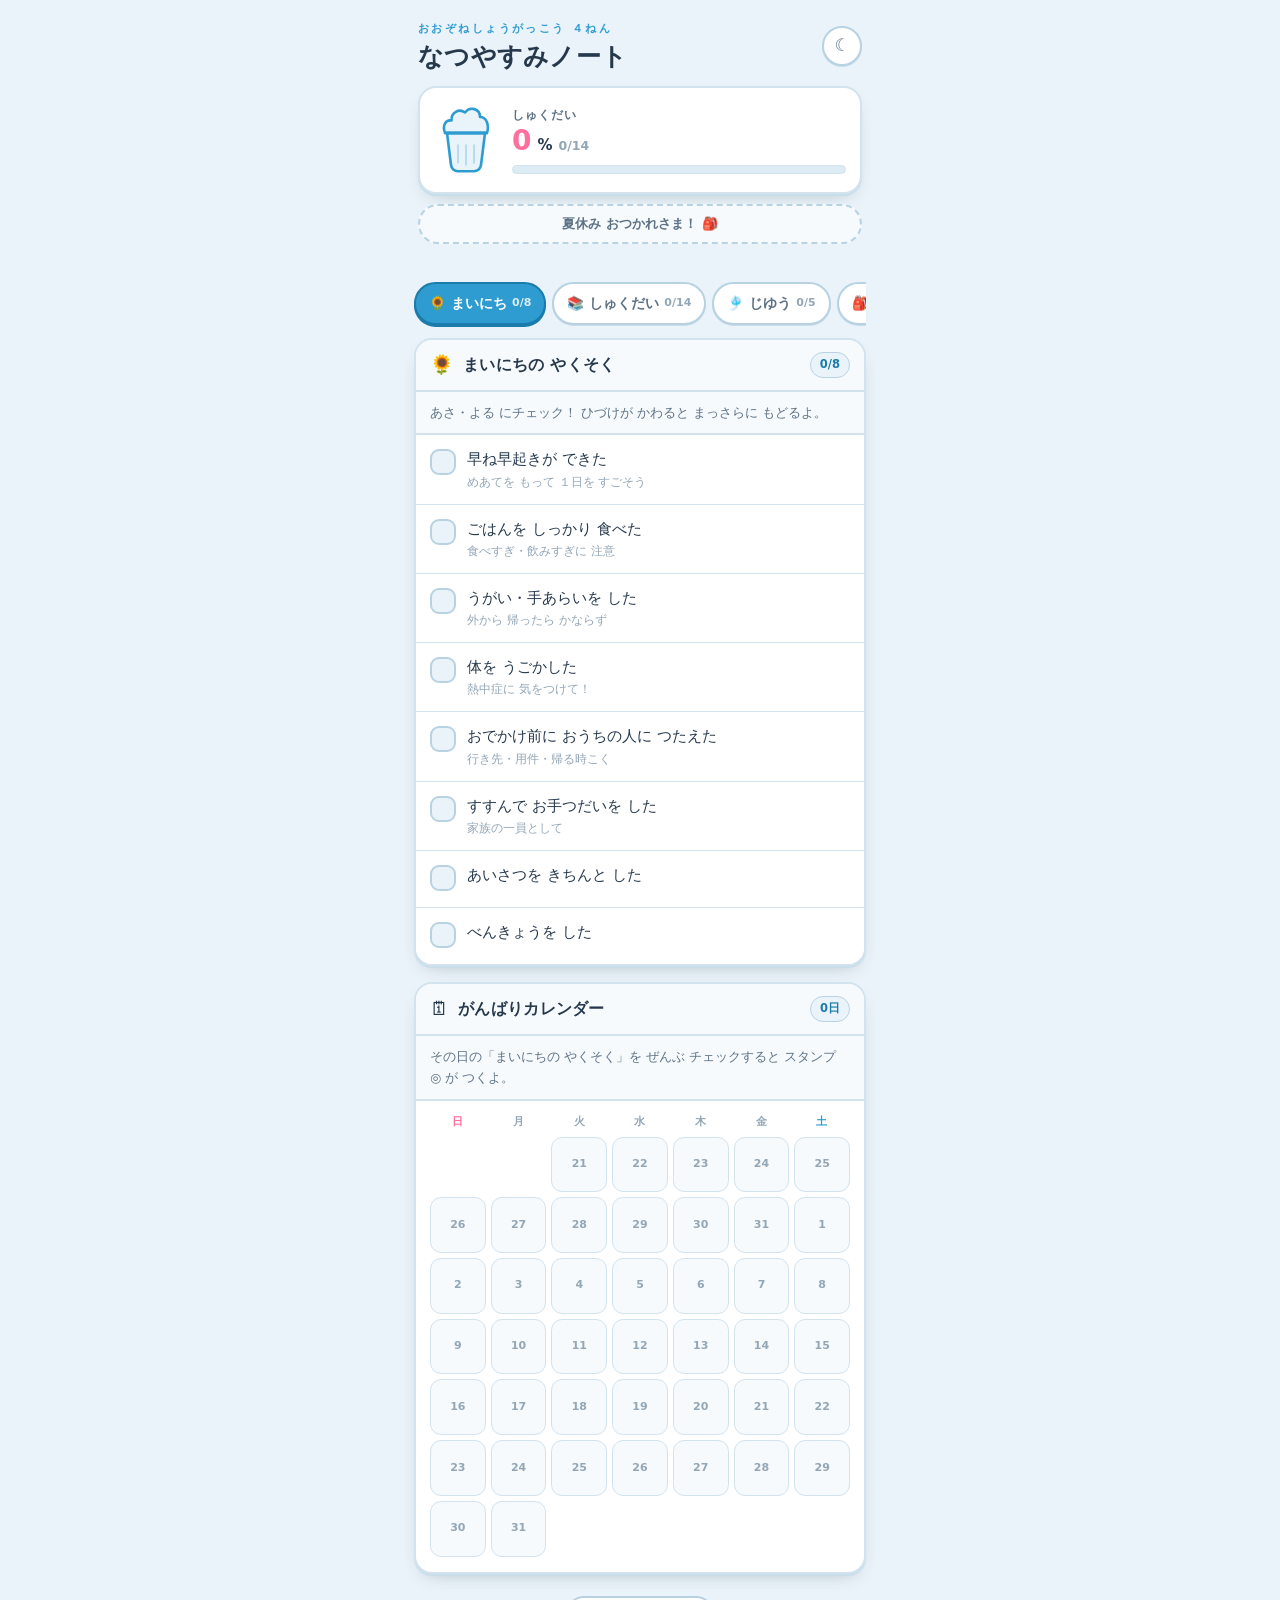
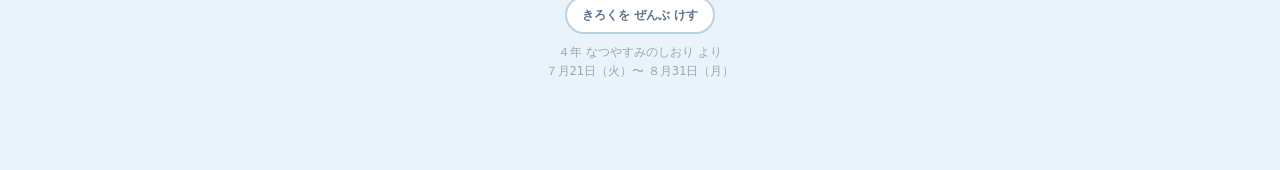
==== commit d49d4fe7: "Remove identifying details from the checklist page The page carried a child's given name in the titl" ====
--- a/natsuyasumi-checklist/index.html
+++ b/natsuyasumi-checklist/index.html
@@ -3,7 +3,7 @@
 <head>
 <meta charset="utf-8">
 <meta name="viewport" content="width=device-width, initial-scale=1, viewport-fit=cover">
-<title>あやめの なつやすみノート</title>
+<title>なつやすみノート</title>
 <meta name="description" content="小学4年生の夏休みのしおりを、スマホでチェックできるチェックリストにしたものです。">
 <meta name="color-scheme" content="light dark">
 <meta name="theme-color" content="#EAF3F9" media="(prefers-color-scheme: light)">
@@ -150,7 +150,6 @@
   letter-spacing:.01em;
 }
 .brand h1 span{ display:inline-block; }
-.brand h1 .nm{ color:var(--ichigo); }
 
 .theme-btn{
   flex:none;
@@ -583,7 +582,7 @@
     <div class="hd-top">
       <div class="brand">
         <span class="eyebrow">おおぞねしょうがっこう ４ねん</span>
-        <h1><span><span class="nm">あやめ</span>の</span> <span>なつやすみノート</span></h1>
+        <h1><span>なつやすみノート</span></h1>
       </div>
       <button class="theme-btn" id="themeBtn" type="button" aria-label="いろを かえる">☾</button>
     </div>
@@ -633,7 +632,7 @@
 
   <div class="foot">
     <button class="mini" id="resetBtn" type="button">きろくを ぜんぶ けす</button>
-    <p style="margin:0">つくば市立大曽根小学校 ４年 なつやすみのしおり より<br>７月21日（火）〜 ８月31日（月）</p>
+    <p style="margin:0">４年 なつやすみのしおり より<br>７月21日（火）〜 ８月31日（月）</p>
   </div>
 </div>
 
@@ -692,7 +691,7 @@
       { id:"f1", t:"自主学習", s:"", k:"🖊" },
       { id:"f2", t:"国語・図工の 作品ぼしゅう", s:"スクリレを 見てね", k:"🏆" },
       { id:"f3", t:"理科自由研究・統計グラフコンクール など", s:"", k:"🔬" },
-      { id:"f4", t:"つくばインタラクティブスタディ", s:"", k:"💻" },
+      { id:"f4", t:"インタラクティブスタディ", s:"", k:"💻" },
       { id:"f5", t:"いばらきオンラインスタディ", s:"教科書に合わせた 授業動画が 見られます", k:"📺" }
     ]
   },
@@ -759,7 +758,20 @@
 ];
 
 /* ===== state ===== */
-const KEY = "ayame-natsuyasumi-v1";
+const KEY = "natsuyasumi-v1";
+// 旧キーからの引き継ぎ。キー名を直接書かず後方一致で探す
+try{
+  if(!localStorage.getItem(KEY)){
+    for(let i=0;i<localStorage.length;i++){
+      const k = localStorage.key(i);
+      if(k && k !== KEY && /-natsuyasumi-v1$/.test(k)){
+        localStorage.setItem(KEY, localStorage.getItem(k));
+        localStorage.removeItem(k);
+        break;
+      }
+    }
+  }
+}catch(e){}
 let state = { checks:{}, daily:{}, books:["","","","",""], theme:null };
 try{
   const raw = localStorage.getItem(KEY);
@@ -1045,12 +1057,10 @@
   const info = el("div","info");
   info.innerHTML =
     '<dl>' +
-    '<dt>大曽根小学校</dt><dd><a href="tel:0298640166">029-864-0166</a><br>' +
-    '<a href="mailto:ozo298@tkb.ed.jp">ozo298@tkb.ed.jp</a><br>' +
+    '<dt>学校</dt><dd>電話番号は しおりを 見てください<br>' +
     '<span style="font-size:12.5px">月〜金 8:00〜16:30 に 日直がいます</span></dd>' +
-    '<dt>閉庁日</dt><dd>８月10日（月）〜14日（金）は つくば市の学校閉庁日</dd>' +
-    '<dt>きんきゅう時</dt><dd>つくば市役所教育局 学び推進課<br>' +
-    '<a href="tel:0298831111">029-883-1111</a>（8:45〜16:30）<br>' +
+    '<dt>閉庁日</dt><dd>８月10日（月）〜14日（金）は 学校閉庁日</dd>' +
+    '<dt>きんきゅう時</dt><dd>市の教育委員会（8:45〜16:30）<br>' +
     '<span style="font-size:12.5px">※ 事件・事故に巻きこまれた場合のみ</span></dd>' +
     '</dl>';
   c.append(info);
